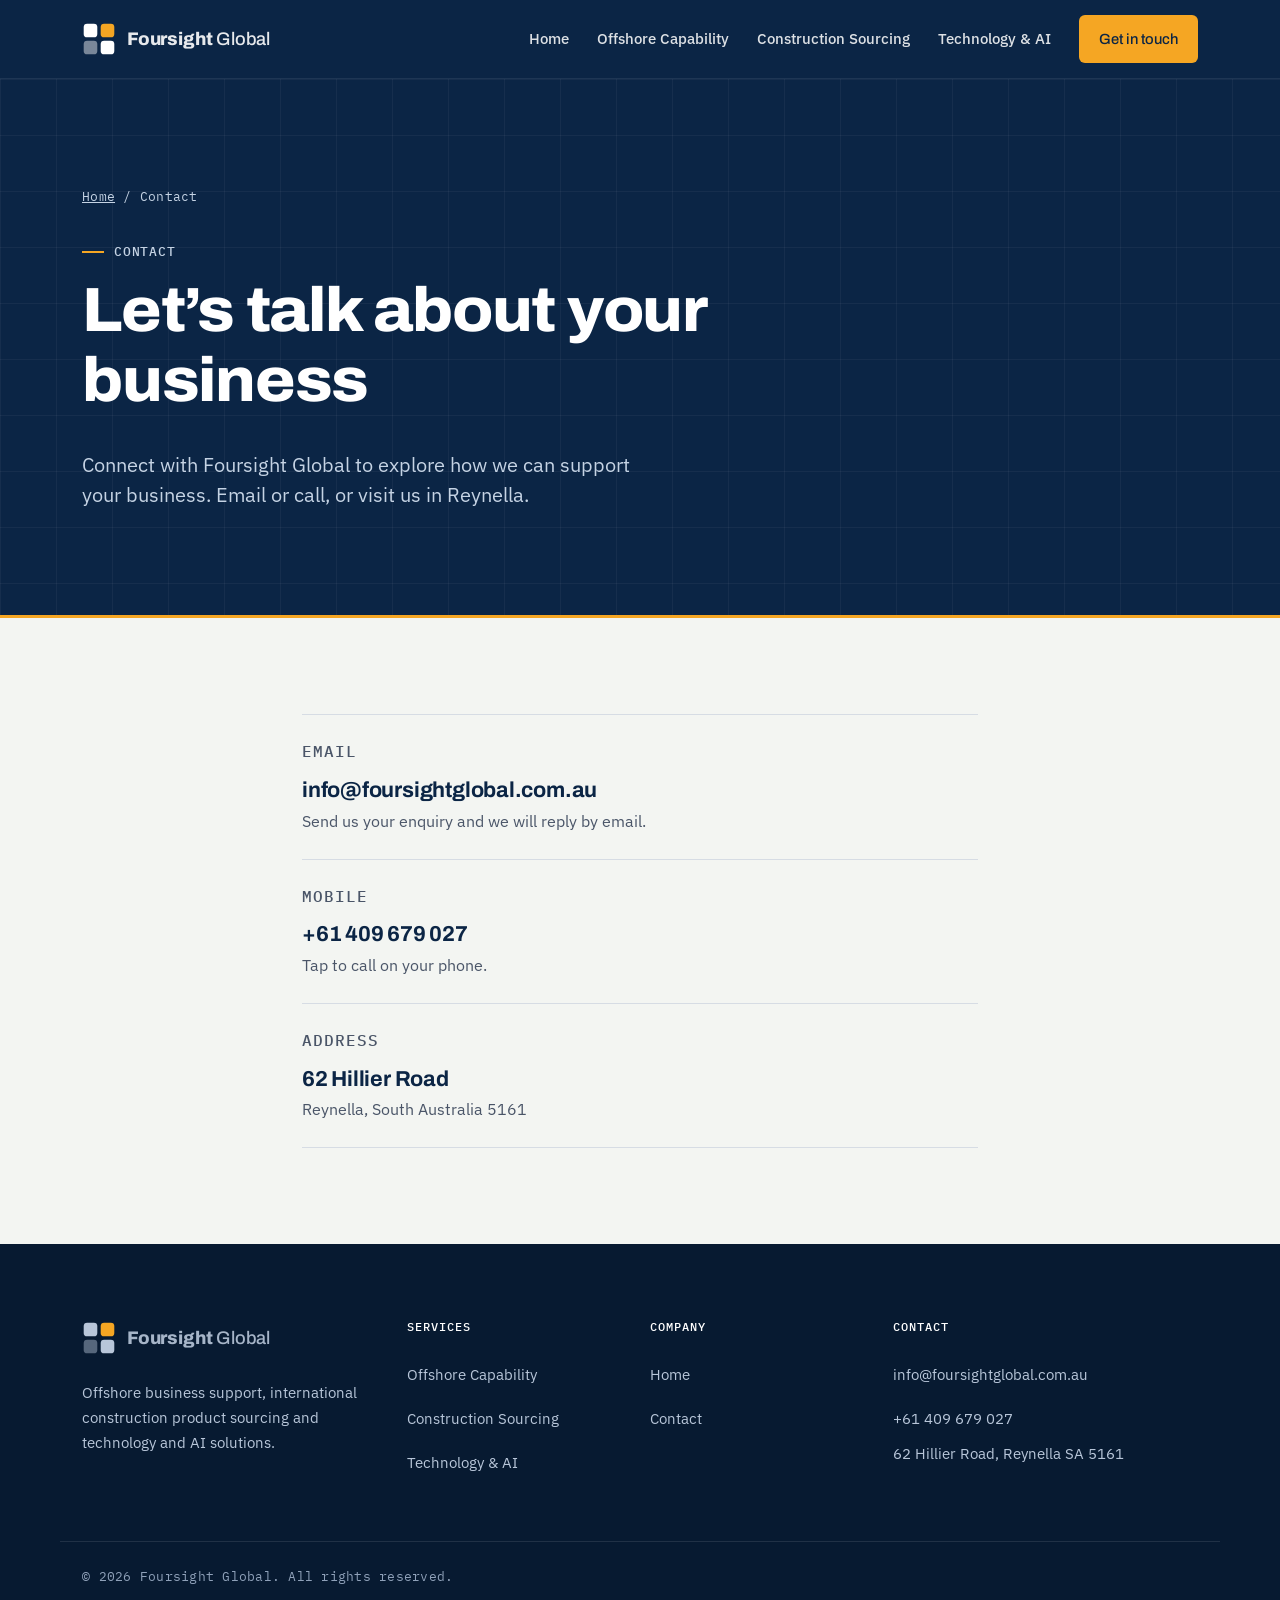
==== contact.html @ 28c39227 "Add files via upload" ====
<!doctype html>
<html lang="en-AU">
<head>
  <meta charset="utf-8">
  <meta name="viewport" content="width=device-width, initial-scale=1">
  <title>Contact | Foursight Global</title>
  <meta name="description" content="Contact Foursight Global by email or phone, or visit us at 62 Hillier Road, Reynella, South Australia 5161.">
  <link rel="canonical" href="https://www.foursightglobal.com.au/contact.html">
  <meta property="og:type" content="website">
  <meta property="og:site_name" content="Foursight Global">
  <meta property="og:title" content="Contact | Foursight Global">
  <meta property="og:description" content="Email, call or visit Foursight Global in Reynella, South Australia.">
  <meta property="og:url" content="https://www.foursightglobal.com.au/contact.html">
  <link rel="icon" href="favicon.svg" type="image/svg+xml">
  <link rel="preconnect" href="https://fonts.googleapis.com">
  <link rel="preconnect" href="https://fonts.gstatic.com" crossorigin>
  <link href="https://fonts.googleapis.com/css2?family=Archivo:wdth,wght@100..125,600..800&family=IBM+Plex+Mono:wght@400;500&family=IBM+Plex+Sans:wght@400;500;600&display=swap" rel="stylesheet">
  <link rel="stylesheet" href="styles.css">
  <script type="application/ld+json">
  {
    "@context": "https://schema.org",
    "@type": "LocalBusiness",
    "name": "Foursight Global",
    "url": "https://www.foursightglobal.com.au/",
    "telephone": "+61409679027",
    "email": "info@foursightglobal.com.au",
    "address": {
      "@type": "PostalAddress",
      "streetAddress": "62 Hillier Road",
      "addressLocality": "Reynella",
      "addressRegion": "SA",
      "postalCode": "5161",
      "addressCountry": "AU"
    }
  }
  </script>
  <script src="js/head.js"></script>
</head>
<body>

<header class="site-header">
  <div class="wrap nav">
    <a class="brand" href="index.html" aria-label="Foursight Global, home">
      <svg viewBox="0 0 40 40" aria-hidden="true"><rect x="2" y="2" width="16" height="16" rx="4" fill="currentColor"/><rect x="22" y="2" width="16" height="16" rx="4" fill="#F5A623"/><rect x="2" y="22" width="16" height="16" rx="4" fill="currentColor" opacity=".45"/><rect x="22" y="22" width="16" height="16" rx="4" fill="currentColor"/></svg>
      <span><b>Foursight</b> Global</span>
    </a>

    <button class="menu-toggle" aria-label="Open menu" aria-expanded="false" aria-controls="menu">
      <svg viewBox="0 0 24 24" fill="none" stroke="currentColor" stroke-width="2" stroke-linecap="round" aria-hidden="true"><path d="M4 7h16M4 12h16M4 17h16"/></svg>
    </button>

    <ul class="menu" id="menu">
      <li><a href="index.html">Home</a></li>
      <li><a href="capability-support.html">Offshore Capability</a></li>
      <li><a href="construction-sourcing.html">Construction Sourcing</a></li>
      <li><a href="technology-ai.html">Technology &amp; AI</a></li>
      <li><a class="btn btn-amber" href="contact.html" aria-current="page">Get in touch</a></li>
    </ul>
  </div>
</header>

<main id="main">

  <div class="hero" style="padding-bottom:88px">
    <div class="wrap">
      <p class="crumbs"><a href="index.html">Home</a> / Contact</p>
      <p class="label">Contact</p>
      <h1>Let&rsquo;s talk about your business</h1>
      <p class="lead">Connect with Foursight Global to explore how we can support your business. Email or call, or visit us in Reynella.</p>
    </div>
  </div>

  <section>
    <div class="wrap contact-single">
      <div class="reveal">
        <a class="detail" href="mailto:info@foursightglobal.com.au">
          <span class="label">Email</span>
          <strong>info@foursightglobal.com.au</strong>
          <span>Send us your enquiry and we will reply by email.</span>
        </a>
        <a class="detail" href="tel:+61409679027">
          <span class="label">Mobile</span>
          <strong>+61 409 679 027</strong>
          <span>Tap to call on your phone.</span>
        </a>
        <div class="detail" style="cursor:default">
          <span class="label">Address</span>
          <strong>62 Hillier Road</strong>
          <span>Reynella, South Australia 5161</span>
        </div>
      </div>
    </div>
  </section>

</main>

<footer class="site-footer">
  <div class="wrap foot-grid">
    <div>
      <a class="brand" href="index.html">
        <svg viewBox="0 0 40 40" aria-hidden="true"><rect x="2" y="2" width="16" height="16" rx="4" fill="currentColor"/><rect x="22" y="2" width="16" height="16" rx="4" fill="#F5A623"/><rect x="2" y="22" width="16" height="16" rx="4" fill="currentColor" opacity=".45"/><rect x="22" y="22" width="16" height="16" rx="4" fill="currentColor"/></svg>
        <span><b>Foursight</b> Global</span>
      </a>
      <p class="foot-desc">Offshore business support, international construction product sourcing and technology and AI solutions.</p>
    </div>
    <div>
      <p class="foot-title">Services</p>
      <ul>
        <li><a href="capability-support.html">Offshore Capability</a></li>
        <li><a href="construction-sourcing.html">Construction Sourcing</a></li>
        <li><a href="technology-ai.html">Technology &amp; AI</a></li>
      </ul>
    </div>
    <div>
      <p class="foot-title">Company</p>
      <ul>
        <li><a href="index.html">Home</a></li>
        <li><a href="contact.html">Contact</a></li>
      </ul>
    </div>
    <div>
      <p class="foot-title">Contact</p>
      <ul>
        <li><a href="mailto:info@foursightglobal.com.au">info@foursightglobal.com.au</a></li>
        <li><a href="tel:+61409679027">+61 409 679 027</a></li>
        <li>62 Hillier Road, Reynella SA 5161</li>
      </ul>
    </div>
  </div>
  <div class="wrap foot-bottom">&copy; 2026 Foursight Global. All rights reserved.</div>
</footer>
<script src="js/site.js" defer></script>
</body>
</html>
---- styles.css ----
/* Foursight Global - "Sightline" direction
   Drafting-sheet precision: a blueprint grid, dimension-line details,
   technical mono labels, one amber sightline. Corporate, not decorative. */

:root {
  /* Surfaces */
  --paper: #F3F5F2;
  --white: #FFFFFF;
  --navy: #0B2545;
  --navy-2: #173A63;
  --navy-deep: #071A31;

  /* Text */
  --text: #1E2A38;
  --muted: #4A5568;
  --line: #D6DCE4;

  /* Accent: the sightline */
  --amber: #F5A623;
  --amber-hover: #FFB83D;

  /* Service tints */
  --tech: #0F766E;
  --tech-soft: #E2F1EE;
  --build: #A8520A;
  --build-soft: #FBEEDD;
  --capab: #4338CA;
  --capab-soft: #E8E9FA;

  --radius: 10px;
  --max: 1160px;

  --f-display: "Archivo", "Segoe UI", system-ui, sans-serif;
  --f-body: "IBM Plex Sans", "Segoe UI", system-ui, sans-serif;
  --f-mono: "IBM Plex Mono", ui-monospace, Consolas, monospace;
}

*, *::before, *::after { box-sizing: border-box; }
html { scroll-behavior: smooth; }

body {
  margin: 0;
  font-family: var(--f-body);
  font-size: 1.0625rem;
  line-height: 1.65;
  color: var(--text);
  background: var(--paper);
  -webkit-font-smoothing: antialiased;
  text-rendering: optimizeLegibility;
}

img, svg { max-width: 100%; display: block; }
a { color: var(--navy-2); }

h1, h2, h3, h4 {
  font-family: var(--f-display);
  color: var(--navy);
  line-height: 1.12;
  margin: 0 0 0.55em;
  font-stretch: 105%;
}
h1 { font-size: clamp(2.3rem, 5vw, 3.9rem); font-weight: 800; letter-spacing: -0.02em; }
h2 { font-size: clamp(1.75rem, 3.2vw, 2.45rem); font-weight: 750; letter-spacing: -0.015em; }
h3 { font-size: 1.22rem; font-weight: 700; letter-spacing: -0.005em; }
h4 { font-family: var(--f-mono); font-size: 0.78rem; font-weight: 500; letter-spacing: 0.08em; text-transform: uppercase; color: var(--amber); }
p { margin: 0 0 1em; max-width: 68ch; }

.wrap { max-width: var(--max); margin: 0 auto; padding: 0 22px; }
section { padding: 96px 0; position: relative; }
.center { text-align: center; }
.center p { margin-left: auto; margin-right: auto; }

/* Mono "drafting label" used for eyebrows, sheet references and metadata */
.label {
  font-family: var(--f-mono);
  font-size: 0.8rem;
  font-weight: 500;
  letter-spacing: 0.06em;
  text-transform: uppercase;
  color: var(--muted);
  margin: 0 0 14px;
  display: flex;
  align-items: center;
  gap: 10px;
}
.label::before {
  content: "";
  width: 22px;
  height: 2px;
  background: var(--amber);
  flex: none;
}
.lead { font-size: 1.22rem; line-height: 1.55; color: var(--muted); }

.section-head { max-width: 760px; margin: 0 0 56px; }
.section-head p { color: var(--muted); }

/* Buttons: 48px tall for touch comfort */
.btn {
  display: inline-flex;
  align-items: center;
  gap: 10px;
  min-height: 48px;
  padding: 12px 24px;
  border-radius: 6px;
  border: 2px solid transparent;
  font-family: var(--f-display);
  font-weight: 700;
  font-size: 1rem;
  text-decoration: none;
  cursor: pointer;
  transition: background-color 0.2s, color 0.2s, border-color 0.2s;
}
.btn-amber { background: var(--amber); color: var(--navy); }
.btn-amber:hover { background: var(--amber-hover); }
.btn-ghost { border-color: rgba(255, 255, 255, 0.5); color: #fff; }
.btn-ghost:hover { background: rgba(255, 255, 255, 0.1); border-color: #fff; }
.btn-navy { background: var(--navy); color: #fff; }
.btn-navy:hover { background: var(--navy-2); }
.btn .arrow { transition: transform 0.2s; }
.btn:hover .arrow { transform: translateX(3px); }

:focus-visible { outline: 3px solid var(--amber); outline-offset: 3px; border-radius: 2px; }
.hero :focus-visible, .cta-band :focus-visible, .site-footer :focus-visible, .site-header :focus-visible { outline-color: var(--amber); }

/* Header */
.site-header {
  position: sticky;
  top: 0;
  z-index: 50;
  background: var(--navy);
  color: #fff;
  border-bottom: 1px solid rgba(255, 255, 255, 0.08);
}
.nav {
  position: relative;
  display: flex;
  align-items: center;
  justify-content: space-between;
  height: 78px;
}
.brand {
  display: inline-flex;
  align-items: center;
  gap: 11px;
  color: #fff;
  text-decoration: none;
  font-family: var(--f-display);
  font-size: 1.14rem;
  line-height: 1;
  letter-spacing: -0.01em;
}
.brand { min-height: 44px; }
.brand svg { width: 34px; height: 34px; flex: none; }
.brand b { font-weight: 800; }
.brand span { font-weight: 500; opacity: 0.9; }

.menu {
  display: flex;
  align-items: center;
  gap: 28px;
  list-style: none;
  margin: 0;
  padding: 0;
}
.menu a {
  color: #fff;
  text-decoration: none;
  font-size: 0.95rem;
  font-weight: 500;
  opacity: 0.86;
  padding: 8px 0;
  display: inline-block;
}
.menu a:hover, .menu a[aria-current="page"] { opacity: 1; }
.menu a[aria-current="page"] {
  box-shadow: inset 0 -2px 0 var(--amber);
}
.menu .btn { padding: 10px 18px; min-height: 42px; font-size: 0.92rem; box-shadow: none; }
.menu .btn-amber { color: var(--navy); opacity: 1; }
.menu .btn-amber:hover { color: var(--navy); }
.menu .btn[aria-current] { box-shadow: none; }

.menu-toggle {
  display: none;
  width: 48px;
  height: 48px;
  background: none;
  border: 0;
  color: #fff;
  cursor: pointer;
  align-items: center;
  justify-content: center;
  margin-right: -10px;
}
.menu-toggle svg { width: 26px; height: 26px; }

/* Hero: blueprint grid + sightline */
.hero {
  position: relative;
  overflow: hidden;
  background-color: var(--navy);
  background-image:
    linear-gradient(rgba(255, 255, 255, 0.045) 1px, transparent 1px),
    linear-gradient(90deg, rgba(255, 255, 255, 0.045) 1px, transparent 1px);
  background-size: 56px 56px;
  color: #fff;
  padding: 96px 0 120px;
}
.hero::after {
  /* the sightline: a single amber horizon across the base of the hero */
  content: "";
  position: absolute;
  left: 0;
  right: 0;
  bottom: 0;
  height: 3px;
  background: var(--amber);
}
.hero h1 { color: #fff; max-width: 16ch; }
.hero .lead { color: #C5D3E4; max-width: 560px; }
.hero .label { color: #C5D3E4; }
.hero-grid {
  display: grid;
  grid-template-columns: 1.15fr 0.85fr;
  gap: 56px;
  align-items: center;
}
.hero-actions { display: flex; flex-wrap: wrap; gap: 14px; margin-top: 34px; }
.hero-art { width: 100%; max-width: 480px; margin: 0 auto; }
.hero-art svg { width: 100%; height: auto; }

/* Dimension line: the tagline's three beats, measured like a drawing */
.dimline {
  position: relative;
  display: flex;
  justify-content: space-between;
  font-family: var(--f-mono);
  font-size: 0.78rem;
  letter-spacing: 0.04em;
  text-transform: uppercase;
  color: #C5D3E4;
  padding: 26px 0 0;
  margin: 40px 0 0;
  max-width: 560px;
  border-top: 1px solid rgba(245, 166, 35, 0.7);
}
.dimline::before, .dimline::after {
  content: "";
  position: absolute;
  top: -6px;
  width: 1px;
  height: 13px;
  background: rgba(245, 166, 35, 0.9);
}
.dimline::before { left: 0; }
.dimline::after { right: 0; }
.dimline span { position: relative; }
.dimline span + span::before {
  content: "";
  position: absolute;
  left: -14px;
  top: -6px;
  width: 1px;
  height: 13px;
  background: rgba(245, 166, 35, 0.9);
}

/* Breadcrumb */
.crumbs { font-family: var(--f-mono); font-size: 0.8rem; color: #C5D3E4; margin: 0 0 22px; letter-spacing: 0.02em; }
.crumbs a { color: #C5D3E4; display: inline-flex; align-items: center; min-height: 44px; }

/* Hero variant for service pages (tinted) */
.hero--tech { background-color: #0B2F33; }
.hero--build { background-color: #2A1A0C; }
.hero--capab { background-color: #1B1A4A; }
.hero--tech::after { background: #5EEAD4; }
.hero--build::after { background: var(--amber); }
.hero--capab::after { background: #A5B4FC; }

/* Service cards */
.cards {
  display: grid;
  grid-template-columns: repeat(3, 1fr);
  gap: 0;
  border: 1px solid var(--line);
  border-radius: var(--radius);
  background: var(--white);
  overflow: hidden;
}
.card {
  position: relative;
  display: flex;
  flex-direction: column;
  padding: 36px 32px 32px;
  border-right: 1px solid var(--line);
  border-top: 4px solid var(--c);
  transition: background-color 0.2s;
}
.card:last-child { border-right: 0; }
.card:hover { background: var(--cs); }
.card .tag {
  font-family: var(--f-mono);
  font-size: 0.75rem;
  letter-spacing: 0.06em;
  text-transform: uppercase;
  color: var(--c);
  margin-bottom: 18px;
}
.card .icon { width: 44px; height: 44px; color: var(--c); margin-bottom: 22px; }
.card .icon svg { width: 100%; height: 100%; }
.card h3 { font-size: 1.28rem; }
.card > p { color: var(--muted); font-size: 0.98rem; }
.card ul {
  list-style: none;
  margin: 0 0 26px;
  padding: 16px 0 0;
  border-top: 1px solid var(--line);
  color: var(--text);
  font-size: 0.94rem;
}
.card li { padding: 6px 0 6px 18px; position: relative; }
.card li::before {
  content: "";
  position: absolute;
  left: 0;
  top: 15px;
  width: 8px;
  height: 2px;
  background: var(--c);
}
.card .more {
  margin-top: auto;
  display: inline-flex;
  align-items: center;
  min-height: 44px;
  font-family: var(--f-display);
  font-weight: 700;
  color: var(--c);
  text-decoration: none;
}
.card .more::after { content: ""; position: absolute; inset: 0; }
.card .more:hover { text-decoration: underline; text-underline-offset: 4px; }

.tech { --c: var(--tech); --cs: var(--tech-soft); }
.build { --c: var(--build); --cs: var(--build-soft); }
.capab { --c: var(--capab); --cs: var(--capab-soft); }

/* Partner section */
.split {
  display: grid;
  grid-template-columns: 1.25fr 0.75fr;
  gap: 64px;
  align-items: start;
}
.split p { color: var(--muted); }
.panel {
  background: var(--navy);
  color: #fff;
  border-radius: var(--radius);
  padding: 40px 36px;
}
.panel h3 { color: #fff; font-size: 1.1rem; margin-bottom: 8px; }
.panel .label { color: #C5D3E4; margin-bottom: 10px; }
.panel ul { list-style: none; margin: 0; padding: 0; }
.panel li {
  display: flex;
  align-items: center;
  gap: 16px;
  padding: 18px 0;
  border-top: 1px solid rgba(255, 255, 255, 0.14);
  font-family: var(--f-display);
  font-weight: 600;
  font-size: 1.05rem;
}
.panel li:first-of-type { border-top: 0; }
.panel .swatch { width: 14px; height: 14px; border-radius: 2px; flex: none; }

/* Why strip: a three-column spec sheet, not numbered (no sequence here) */
.why {
  display: grid;
  grid-template-columns: repeat(3, 1fr);
  border-top: 2px solid var(--navy);
}
.why-item { padding: 32px 30px 8px 0; }
.why-item + .why-item { padding-left: 30px; border-left: 1px solid var(--line); }
.why-item h3 { margin-top: 14px; }
.why-item p { color: var(--muted); font-size: 0.98rem; margin: 0; }
.why-item .mark { width: 28px; height: 28px; }

/* Process: a real sequence, so numbering is meaningful */
.steps {
  list-style: none;
  margin: 0;
  padding: 0;
  display: grid;
  grid-template-columns: repeat(6, 1fr);
  gap: 0;
  position: relative;
  counter-reset: none;
}
.steps::before {
  content: "";
  position: absolute;
  top: 23px;
  left: 0;
  right: 0;
  height: 2px;
  background: var(--build);
  opacity: 0.35;
}
.step {
  position: relative;
  display: flex;
  flex-direction: column;
  padding-right: 18px;
}
.step .dot {
  width: 48px;
  height: 48px;
  border-radius: 50%;
  background: var(--paper);
  border: 2px solid var(--build);
  color: var(--build);
  display: grid;
  place-items: center;
  font-family: var(--f-mono);
  font-weight: 500;
  font-size: 0.95rem;
  margin-bottom: 20px;
  flex: none;
  position: relative;
}
.step h3 { font-size: 1.02rem; margin-bottom: 8px; }
.step p { font-size: 0.92rem; color: var(--muted); margin: 0; }

/* Tiles */
.tiles {
  display: grid;
  grid-template-columns: repeat(4, 1fr);
  gap: 0;
  border-top: 2px solid var(--build);
}
.tile { padding: 26px 24px 8px 0; }
.tile + .tile { padding-left: 24px; border-left: 1px solid var(--line); }
.tile h3 { font-size: 1.05rem; margin: 10px 0 8px; }
.tile p { color: var(--muted); font-size: 0.93rem; margin: 0; }
.tile .mono { font-family: var(--f-mono); font-size: 0.78rem; color: var(--build); letter-spacing: 0.05em; text-transform: uppercase; }

/* Region chips */
.chips { display: flex; flex-wrap: wrap; gap: 10px; margin: 26px 0 0; }
.chip {
  font-family: var(--f-mono);
  font-size: 0.85rem;
  color: #fff;
  border: 1px solid rgba(255, 255, 255, 0.35);
  padding: 7px 14px;
  border-radius: 4px;
}

/* Two-column text + art */
.feature {
  display: grid;
  grid-template-columns: 1.1fr 0.9fr;
  gap: 64px;
  align-items: center;
}
.feature p { color: var(--muted); }
.art-card {
  background: var(--white);
  border: 1px solid var(--line);
  border-radius: var(--radius);
  padding: 40px 36px;
}
.art-card svg { width: 100%; height: auto; }

/* Pull statement */
.callout {
  font-family: var(--f-display);
  font-size: 1.35rem;
  line-height: 1.4;
  font-weight: 650;
  color: var(--navy);
  margin: 0;
  padding-left: 22px;
  border-left: 4px solid var(--build);
}

/* Engagement models (capability page) */
.models {
  display: grid;
  grid-template-columns: repeat(3, 1fr);
  gap: 20px;
}
.model {
  background: var(--white);
  border: 1px solid var(--line);
  border-radius: var(--radius);
  padding: 32px 28px;
  border-top: 4px solid var(--capab);
}
.model .label { color: var(--capab); margin-bottom: 14px; }
.model p { color: var(--muted); font-size: 0.96rem; margin: 0; }

/* Service mini-list */
.scope {
  list-style: none;
  margin: 0;
  padding: 0;
  display: grid;
  grid-template-columns: repeat(2, 1fr);
  border-top: 1px solid var(--line);
}
.scope li {
  padding: 18px 20px 18px 0;
  border-bottom: 1px solid var(--line);
  font-weight: 500;
  color: var(--navy);
  display: flex;
  gap: 14px;
  align-items: baseline;
}
.scope li::before {
  content: "";
  width: 10px;
  height: 10px;
  background: var(--c, var(--navy));
  flex: none;
  transform: translateY(1px);
}

/* Other services */
.others {
  display: grid;
  grid-template-columns: repeat(2, 1fr);
  gap: 20px;
}
.other {
  display: flex;
  align-items: center;
  justify-content: space-between;
  gap: 16px;
  text-decoration: none;
  background: var(--white);
  border: 1px solid var(--line);
  border-left: 5px solid var(--c);
  border-radius: var(--radius);
  padding: 24px 28px;
  color: var(--navy);
  font-family: var(--f-display);
  font-weight: 700;
  font-size: 1.12rem;
  transition: background-color 0.2s;
}
.other:hover { background: var(--cs); }
.other small {
  display: block;
  font-family: var(--f-body);
  font-weight: 400;
  color: var(--muted);
  font-size: 0.92rem;
  margin-top: 4px;
}
.other .arrow { color: var(--c); font-size: 1.4rem; }

/* CTA band */
.cta-band {
  background: var(--navy);
  color: #fff;
  padding: 80px 0;
  position: relative;
}
.cta-band h2 { color: #fff; }
.cta-band p { color: #C5D3E4; max-width: 620px; }
.cta-grid {
  display: flex;
  flex-wrap: wrap;
  align-items: center;
  justify-content: space-between;
  gap: 36px;
}
.cta-actions { display: flex; flex-wrap: wrap; align-items: center; gap: 12px 24px; }
.cta-actions a.plain {
  display: inline-flex;
  align-items: center;
  min-height: 48px;
  color: #fff;
  font-weight: 600;
  text-decoration: none;
  border-bottom: 1px solid rgba(255, 255, 255, 0.4);
}
.cta-actions a.plain:hover { border-bottom-color: #fff; }

/* Contact page */
.contact-single { max-width: 720px; }
.detail {
  display: block;
  padding: 24px 0;
  border-top: 1px solid var(--line);
  text-decoration: none;
  color: var(--navy);
}
.detail:last-child { border-bottom: 1px solid var(--line); }
.detail .label { margin-bottom: 8px; }
.detail strong {
  font-family: var(--f-display);
  font-size: 1.35rem;
  font-weight: 700;
  letter-spacing: -0.01em;
  display: block;
  color: var(--navy);
  word-break: break-word;
}
a.detail:hover strong { text-decoration: underline; text-underline-offset: 5px; }
.detail span { color: var(--muted); font-size: 0.98rem; display: block; }

/* Footer */
.site-footer {
  background: var(--navy-deep);
  color: #B8C6D9;
  padding: 72px 0 0;
  font-size: 0.95rem;
}
.foot-grid {
  display: grid;
  grid-template-columns: 1.4fr 1fr 1fr 1.5fr;
  gap: 40px;
}
.foot-title {
  font-family: var(--f-mono);
  font-size: 0.78rem;
  font-weight: 500;
  letter-spacing: 0.08em;
  text-transform: uppercase;
  color: #fff;
  margin: 0 0 16px;
}
.site-footer ul { list-style: none; margin: 0; padding: 0; }
.site-footer li { margin-bottom: 0; }
.site-footer li a { display: inline-flex; align-items: center; min-height: 44px; }
.site-footer a { color: #B8C6D9; text-decoration: none; }
.site-footer a:hover { color: #fff; text-decoration: underline; text-underline-offset: 3px; }
.site-footer .brand { margin-bottom: 20px; }
.foot-desc { max-width: 300px; margin: 0; }
.foot-bottom {
  margin-top: 56px;
  padding: 24px 22px;
  border-top: 1px solid rgba(255, 255, 255, 0.1);
  font-family: var(--f-mono);
  font-size: 0.8rem;
  color: #8FA1B9;
  letter-spacing: 0.02em;
}

/* Reveal on scroll (only when JS is running; content stays visible otherwise) */
.js .reveal { opacity: 0; transform: translateY(14px); transition: opacity 0.6s ease, transform 0.6s ease; }
.js .reveal.in { opacity: 1; transform: none; }

/* Responsive */
@media (max-width: 1000px) {
  .foot-grid { grid-template-columns: 1fr 1fr; }
  .steps { grid-template-columns: 1fr; gap: 0; }
  .steps::before { top: 0; bottom: 0; left: 23px; right: auto; width: 2px; height: auto; }
  .step { flex-direction: row; align-items: flex-start; padding: 0 0 30px; }
  .step .dot { margin: 0 22px 0 0; }
  .step:last-child { padding-bottom: 0; }
  .tiles { grid-template-columns: repeat(2, 1fr); }
  .tile:nth-child(odd) { padding-left: 0; border-left: 0; }
  .tile:nth-child(even) { padding-left: 24px; border-left: 1px solid var(--line); }
  .models { grid-template-columns: 1fr; }
}

@media (max-width: 900px) {
  body { font-size: 1rem; }
  section { padding: 72px 0; }

  .menu-toggle { display: inline-flex; }
  .menu {
    display: none;
    position: absolute;
    top: 78px;
    left: 0;
    right: 0;
    flex-direction: column;
    align-items: stretch;
    gap: 0;
    background: var(--navy);
    padding: 4px 22px 24px;
    border-top: 1px solid rgba(255, 255, 255, 0.1);
    box-shadow: 0 24px 32px -24px rgba(0, 0, 0, 0.6);
  }
  .menu.open { display: flex; }
  .menu li a {
    display: block;
    padding: 16px 0;
    font-size: 1.02rem;
    opacity: 1;
    border-bottom: 1px solid rgba(255, 255, 255, 0.1);
  }
  .menu a[aria-current="page"] { box-shadow: none; color: var(--amber); }
  .menu li:last-child a { border-bottom: 0; }
  .menu .btn {
    margin-top: 18px;
    width: 100%;
    justify-content: center;
    min-height: 52px;
    padding: 14px 20px;
  }

  .hero { padding: 64px 0 88px; }
  .hero-grid { grid-template-columns: 1fr; gap: 44px; }
  .hero-art { max-width: 380px; }

  .cards { grid-template-columns: 1fr; }
  .card { border-right: 0; border-bottom: 1px solid var(--line); }
  .card:last-child { border-bottom: 0; }
  .split, .feature, .contact-grid { grid-template-columns: 1fr; gap: 40px; }
  .why { grid-template-columns: 1fr; }
  .why-item, .why-item + .why-item { padding: 26px 0; border-left: 0; border-bottom: 1px solid var(--line); }
  .why-item:last-child { border-bottom: 0; }
  .others { grid-template-columns: 1fr; }
  .scope { grid-template-columns: 1fr; }
  .art-card { padding: 26px; }
}

@media (max-width: 560px) {
  .wrap { padding: 0 16px; }
  .foot-grid { grid-template-columns: 1fr; }
  .tiles { grid-template-columns: 1fr; }
  .tile, .tile + .tile, .tile:nth-child(even) { padding: 22px 0; border-left: 0; border-bottom: 1px solid var(--line); }
  .tile:last-child { border-bottom: 0; }
  .hero-actions .btn, .cta-actions .btn { width: 100%; justify-content: center; }
  .cta-actions a.plain { min-height: 44px; justify-content: center; width: 100%; }
  .dimline { font-size: 0.7rem; }
  .panel { padding: 30px 24px; }
  .map, .map iframe { min-height: 340px; }
}

@media (prefers-reduced-motion: reduce) {
  html { scroll-behavior: auto; }
  *, *::before, *::after { transition: none !important; animation: none !important; }
  .js .reveal { opacity: 1; transform: none; }
}
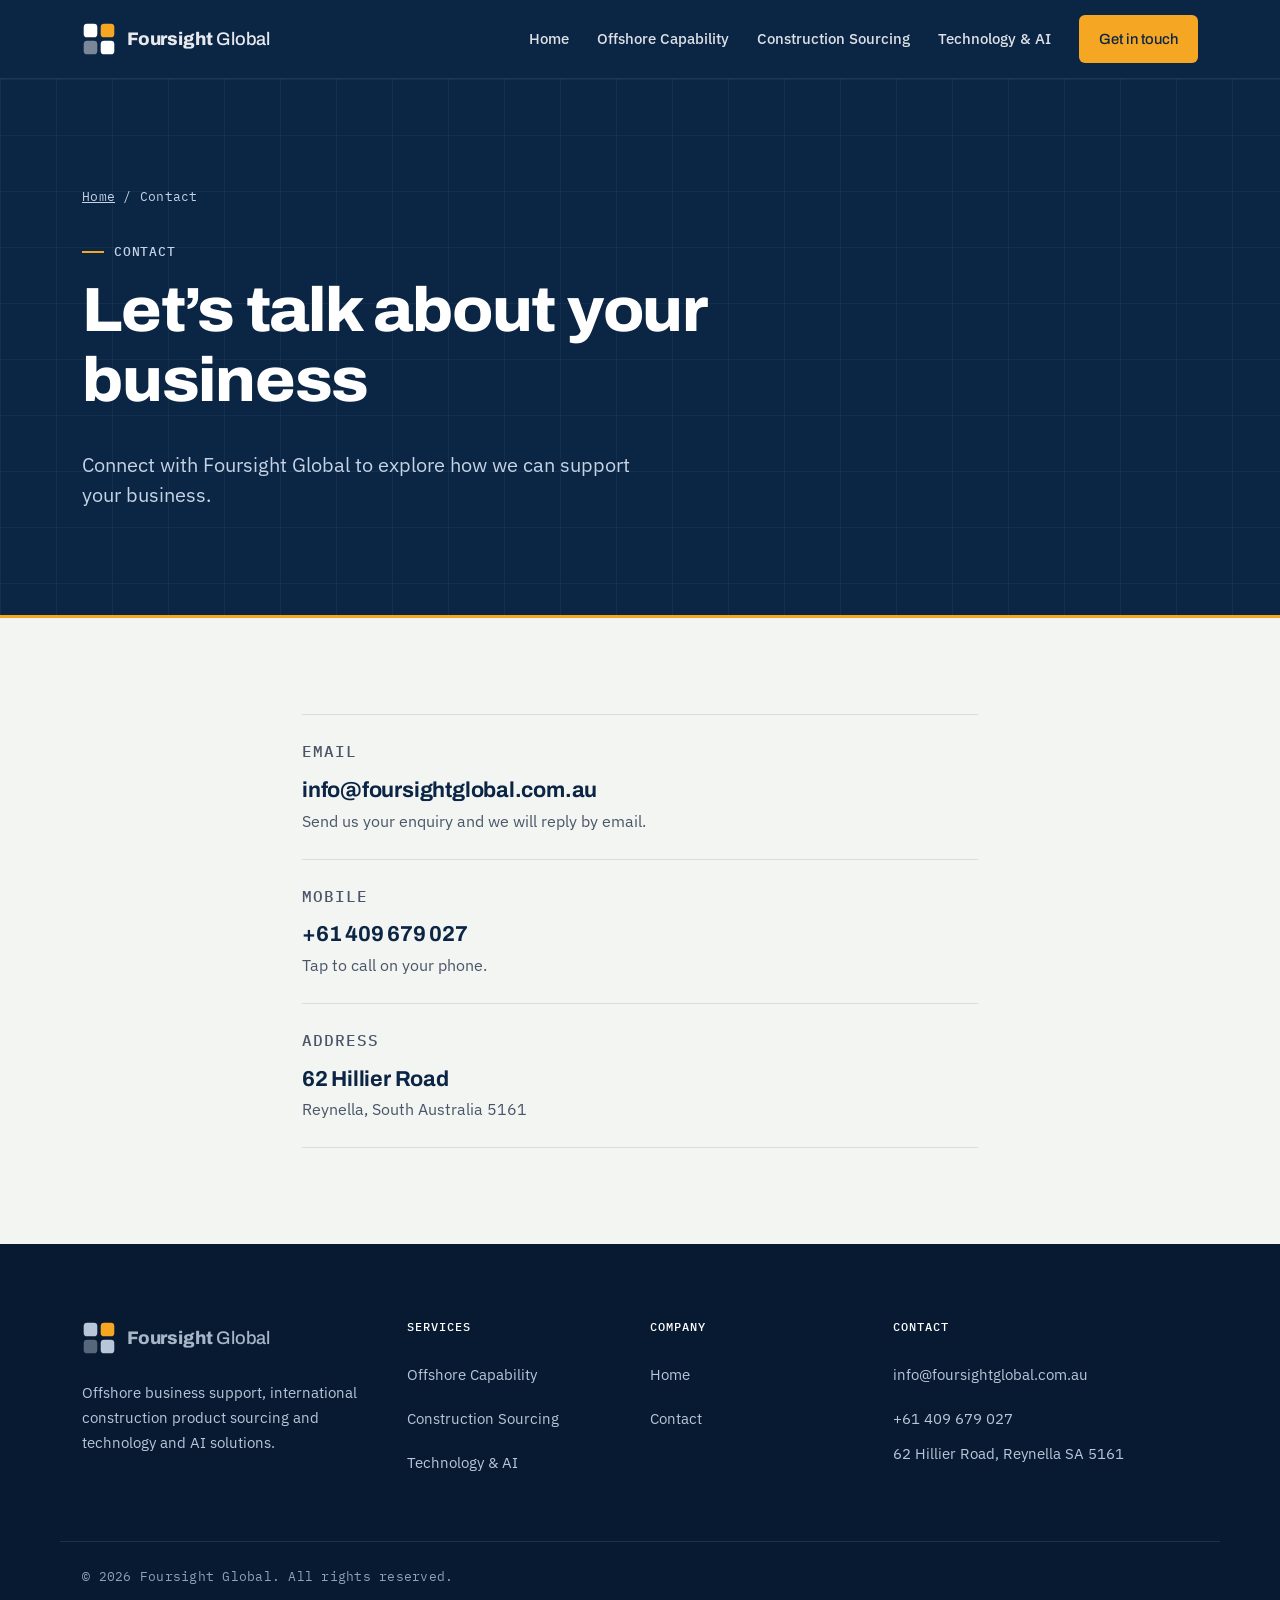
==== commit c28d7b12: "Add files via upload" ====
--- a/contact.html
+++ b/contact.html
@@ -66,7 +66,7 @@
       <p class="crumbs"><a href="index.html">Home</a> / Contact</p>
       <p class="label">Contact</p>
       <h1>Let&rsquo;s talk about your business</h1>
-      <p class="lead">Connect with Foursight Global to explore how we can support your business. Email or call, or visit us in Reynella.</p>
+      <p class="lead">Connect with Foursight Global to explore how we can support your business.</p>
     </div>
   </div>
 
@@ -128,7 +128,7 @@
     </div>
   </div>
   <div class="wrap foot-bottom">&copy; 2026 Foursight Global. All rights reserved.</div>
-</footer>
+</footer>
 <script src="js/site.js" defer></script>
 </body>
 </html>
